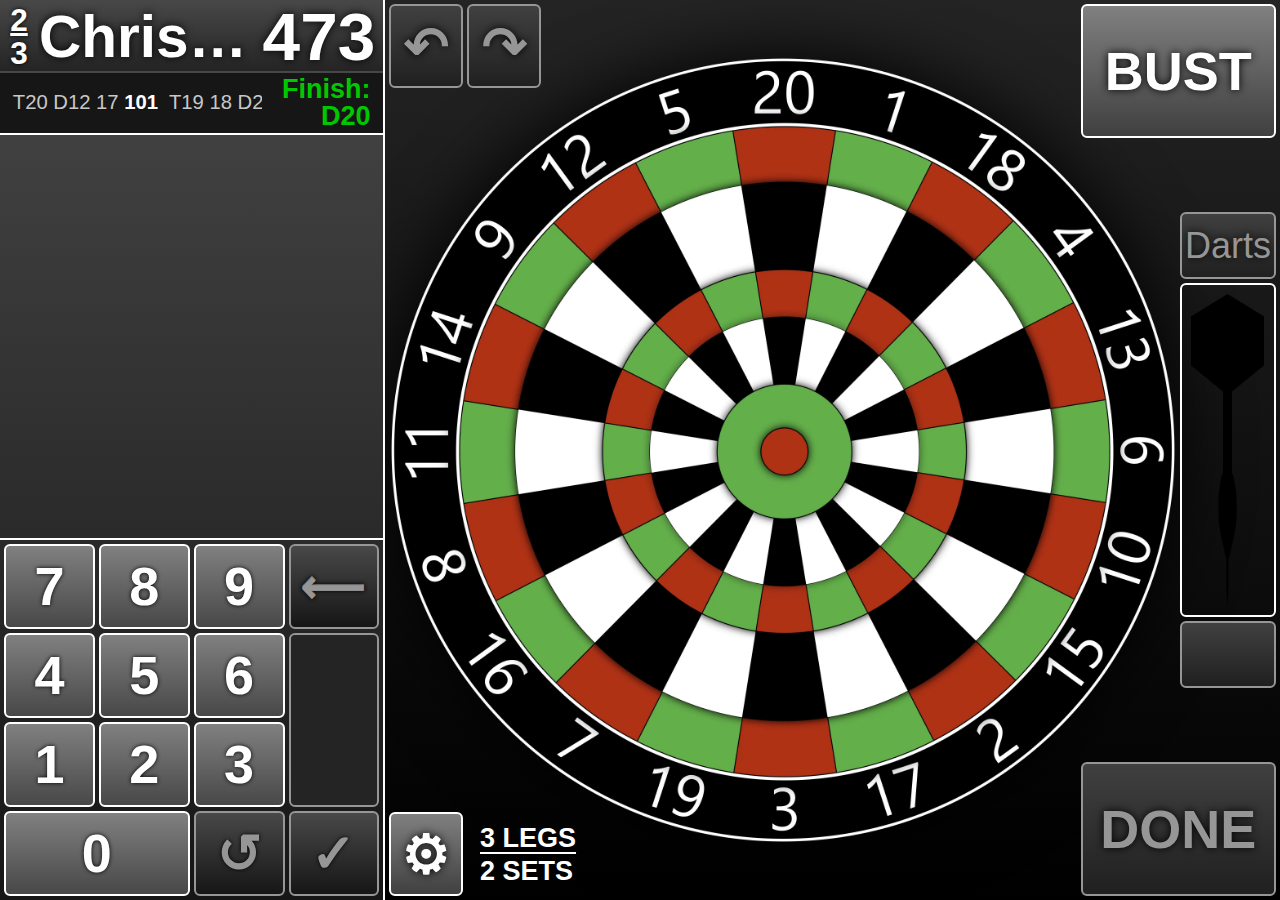
==== dartscore_new/index.html @ 2601f7e0 "Scores section overhaul, WIP" ====
<!DOCTYPE html>
<html lang="en">

<head>
	<meta charset="utf-8">
	<meta name="viewport" content="width=device-width, initial-scale=1.0">
	<title>Darts Scoreboard</title>
	<link rel="shortcut icon" href="icon.png">
	<link rel="stylesheet" type="text/css" href="styles.css">

	<script type="text/javascript" src="fastclick.min.js"></script>
	<script type="text/javascript" src="calc.js"></script>

</head>

<body>
	<main>
		<aside>
			<section class="scores-section">
				<table class="scores-tbl">
					<tbody>
						<!-- Player -->
						<tr class="player-row">
							<td class="player-wins"><u>2</u><br>3</td>
							<td colspan="5" class="player-name">Christian L.</td>
							<td class="player-score">473</td>
						</tr>
						<tr class="history-row">
							<td colspan="6" class="history scrollable">
								<span>T20 D12 17 <b>101</b></span>
								<span>T19 18 D20 <b>96</b></span>
								<span>12 D8 OB <b>53</b></span>
								<span>T20 D10 15 <b>45</b></span>
								<span>20 D12 13 <b>57</b></span>
								<!-- <div class="fade"></div> -->
							</td>
							<td colspan="1" class="finish">Finish: D20</td>
						</tr>
						<!-- <div>
							<span class="legs"><u>3</u></span><br>
							<span class="sets">2</span>
						</div>
						<span class="player-name">Christian</span>
						<span class="player-score">140</span>
						<tr class="score-details">
							<td>
								<div class="history scrollable">
									<span class="history-item">T20 D12 17 <b>101</b></span>
									<span class="history-item">T19 18 D20 <b>96</b></span>
									<span class="history-item">12 D8 OB <b>53</b></span>
								</div>
								<span class="finish">T20 D10 15</span>
							</td>
						</tr> -->
					</tbody>
				</table>
			</section>
			
			<section class="calc-section">
				<table class="calc-tbl">
					<tbody>
						<tr>
							<td>7</td>
							<td>8</td>
							<td>9</td>
							<td class="back-score disabled">&#10229;<br>&#10229;<br>&#10229;<br>&#10229;</td>
						</tr>
						<tr>
							<td>4</td>
							<td>5</td>
							<td>6</td>
							<td rowspan="2" class="calc-score disabled"></td>
						</tr>
						<tr>
							<td>1</td>
							<td>2</td>
							<td>3</td>
						</tr>
						<tr>
							<td colspan="2">0</td>
							<td class="reset-score disabled">&#8634;</td>
							<td class="check-score disabled">&#10003;</td>
						</tr>
					</tbody>
				</table>
			</section>
		</aside>
		
		<section class="ctrl-section">
			<table class="ctrl-tbl">
				<tbody>
					<tr>
						<td class="disabled">&#8630;</td>
						<td class="disabled">&#8631;</td>
					</tr>
					<tr><td class="hidden"></td></tr>
					<tr>
						<td>&#9881;</td>
					</tr>
				</tbody>
			</table>
		</section>

		<section class="dartboard-section">
			<img id="dartboard" class="dartboard-img" src="dartboard_dull.webp" alt="Dartboard">	
		</section>

		<section class="btn-section">
			<table class="btn-tbl">
				<tbody>
					<tr><td rowspan="2" colspan="2" class="large-btn">BUST</td></tr>
					<tr><td class="hidden"></td></tr>
					<tr><td class="hidden"></td></tr>
					<tr>
						<td class="hidden"></td>
						<td class="darts-clear disabled">Darts</td>
					</tr>
					<tr>
						<td class="hidden"></td>
						<td rowspan="5" class="darts-btn"></td>
					</tr>
					<tr></tr>
					<tr></tr>
					<tr></tr>
					<tr></tr>
					<tr>
						<td class="hidden"></td>
						<td class="darts-total disabled"></td>
					</tr>
					<tr><td class="hidden"></td></tr>
					<tr><td rowspan="2" colspan="2" class="large-btn disabled">DONE</td></tr>
					<tr><td class="hidden"></td></tr>
				</tbody>
			</table>
			<div class="darts">
				<span></span>
				<span></span>
				<span></span>
			</div>
		</section>

		<span class="debug-span"><u>3 LEGS</u><br>2 SETS</span>

		<!-- <div class="i1610"></div> -->
		<!-- <div class="i169"></div> -->
		<!-- <div class="i43"></div> -->
		<!-- undo: &#8630; -->
		<!-- up/down arrows: &#x25B4;<br>134<br>&#x25BE; -->

	</main>

</body>

</html>
---- dartscore_new/styles.css ----
/* @media screen and (max-zoom: 3) { */

/* GENERAL */

html, body {
	margin: 0;
	padding: 0;
	height: 100%;
	overflow: hidden;
	font-family: Agency FB, sans-serif;
}

body {
	zoom: reset;
	transform: scale(1);
	transform-origin: 0 0;
}

main {
	display: flex;
	height: 100%;
	background: linear-gradient(#242424, #000);
}

section {
	position: relative;
}

aside {
	width: 30%;
	border-right: 2px solid white;
	background: linear-gradient(#484848, #161616);
	z-index: 1;
}

/* SCORES */

.scores-section {
	height: 60%;
	box-sizing: border-box;
	/* border-collapse: collapse; */
	border-bottom: 2px solid white;
}

.scores-tbl {
	table-layout: fixed;
    width: 100%;
	height: 25%;
    border-spacing: 0;
    color: white;
	font-weight: bold;
	line-height: 1;
	background: red;
}

.player-row {
	height: 17%;
	border-bottom: 2px solid gray;
	background: linear-gradient(#484848, #242424);
}

.player-wins {
	width: 4vh;
	font-size: 3.5vh;
	font-weight: bold;
	text-align: center;
	text-shadow: 0 0 0.5vh black;
	line-height: 1.05;
	/* background: blue; */
}

.player-name {
	/* max-width: 60%; */
	white-space: nowrap;
	overflow: hidden;
	text-overflow: ellipsis;
	font-size: 6.5vh;
	text-align: left;
	text-shadow: 0 0 1vh black;
	padding-top: 0.25vh;
	/* background: green; */
}

.player-score {
	width: 12vh;
	padding-right: 1vw;
	font-size: 7.5vh;
	font-weight: bold;
	text-align: right;
	text-shadow: 0 0 1vh black;
	/* background: aqua; */
}

.history-row {
	height: 8%;
	background: #161616;
}

.history {
	/* height: 100%; */
	overflow-x: auto;
	white-space: nowrap;
	padding-left: 1vw;
	border-bottom: 2px solid white;
}

.fade {
	margin-left: auto;
	width: 8vw;
	height: 100%;
	background: linear-gradient(to right, transparent, red);
	pointer-events: none;
}

.history span {
	color: #c8c8c8;
	font-size: 2.25vh;
	font-weight: normal;
	padding-right: 0.5vw;
	line-height: 1.35;
	vertical-align: center;
}

.history span b {
	color: white;
}

.finish {
	width: 40%;
	font-size: 3vh;
	font-weight: bold;
	text-align: right;
	padding-right: 1vw;
	color: #00c800;
	border-bottom: 2px solid white;
}

/* .player-info div {
	padding: 0 1vw;
	font-size: 2vw;
	text-shadow: 0 0 0.5vh black;
}

.player-name {
	width: 72%;
    font-size: 5vw;
	text-shadow: 0 0 1vh black;
	white-space: nowrap;
	overflow: hidden;
}

.player-score {
    font-size: 4.25vw;
    font-weight: bold;
	text-shadow: 0 0 1vh black;
	text-decoration: underline;
	padding-bottom: 0.75vh;
}

.score-details {
	width: 100%;
    height: 10%;
    display: flex;
    font-size: 1.5vw;
	font-weight: normal;
    background: #161616;
	border-bottom: 2px solid white;
}

.history {
    display: flex;
    gap: 3%;
    overflow-x: auto;
    white-space: nowrap;
    padding: 0.5vh 1vw;
    width: 80%;
}

.finish {
	width: 20%;
    font-size: 1.5vw;
    font-weight: bold;
    color: lightgreen;
} */

.scrollable {
    overflow-x: auto;
    white-space: nowrap;
    -webkit-overflow-scrolling: touch; /* Smooth scrolling on touch devices */
    scrollbar-width: none; /* Firefox */
    -ms-overflow-style: none; /* IE and Edge */
}

.scrollable::-webkit-scrollbar {
    display: none; /* WebKit Browsers */
}

/* CALCULATOR */

.calc-section {
	height: 40%;
}

.calc-tbl {
	table-layout: fixed;
	border-spacing: 4px;
	width: 100%;
	height: 100%;
	text-align: center;
	font-size: 6vh;
	font-weight: bold;
	text-shadow: 0 0 0.5vh black;
	line-height: 1vh;
	color: white;
}

.calc-tbl td {
	border: 2px solid white;
	border-radius: 6px;
	height: 7.5vh;
	background: linear-gradient(#808080, #484848);
	cursor: pointer;
}

.calc-tbl td.disabled {
	color: #969696;
	background: linear-gradient(#484848, #161616);
	border: 2px solid #969696;
	pointer-events: none;
}

td.calc-score {
	line-height: 5.25vh;
	background: #323232;
	text-shadow: 0 0 1vh black;
}

td.calc-score.disabled {
	background: #242424;
	pointer-events: none;
}

td.calc-score b {
	font-weight: normal;
	color: #969696;
}

td.calc-score i {
	font-style: normal;
	font-weight: normal;
	text-shadow: none;
}

td.back-score {
	font-family: "Lucida Sans Unicode";
	font-size: 5vh;
	line-height: 1.25%;
	text-shadow: 0 0 0.5vh #00000064;
}

/* BUTTONS */

.ctrl-section {
	position: relative;
	display: flex;
	flex-direction: column;
	justify-content: center;
	width: 0;
	pointer-events: none;
	z-index: 1;
}

.ctrl-tbl {
	table-layout: fixed;
	border-spacing: 4px;
	width: 12.5vw;
	height: 100%;
	text-align: center;
	font-weight: bold;
	text-shadow: 0 0 1vh black;
	color: white;
}

.ctrl-tbl td {
	height: 7.5%;
	font-size: 6vh;
	line-height: 1;
	overflow: hidden;
	border: 2px solid white;
	border-radius: 6px;
	background: linear-gradient(#808080, #404040);
	pointer-events: auto;
	cursor: pointer;
}

.ctrl-tbl td.disabled {
	color: #969696;
	background: linear-gradient(#404040, #202020);
	border: 2px solid #969696;
	cursor: default;
}

.ctrl-tbl td.hidden {
	height: 64%;
	visibility: hidden;
	pointer-events: none;
}

.ctrl-tbl b {
	font-size: 2vh;
	line-height: 1;
}

.btn-section {
	position: relative;
	right: 7.9vw;
	display: flex;
	flex-direction: column;
	justify-content: center;
	width: 8vw;
	pointer-events: none;
}

.btn-tbl {
	table-layout: fixed;
	border-spacing: 4px;
	width: 296%;
	height: 100%;
	text-align: center;
	font-weight: bold;
	text-shadow: 0 0 1vh black;
	color: white;
}

.btn-tbl td {
	height: 7.5%;
	overflow: hidden;
	border: 2px solid white;
	border-radius: 6px;
	background: linear-gradient(#808080, #404040);
	pointer-events: auto;
}

.btn-tbl td.disabled {
	color: #969696;
	background: linear-gradient(#404040, #202020);
	border: 2px solid #969696;
	cursor: default;
}

.btn-tbl td.hidden {
	visibility: hidden;
	pointer-events: none;
}

.btn-tbl td.darts-btn {
	background-image: url('dart.webp');
	background-size: 80% 95%;
	background-position: center;
	background-repeat: no-repeat;
}

.large-btn {
	font-size: 6vh;
	cursor: pointer;
}

.darts-clear {
	font-size: 4vh;
	font-weight: normal;
	cursor: pointer;
}

.darts-total {
	line-height: 1.5vh;
	font-size: 6vh;
	cursor: default;
}

.darts {
	position: absolute;
	display: flex;
	flex-direction: column;
	align-items: center;
	width: 100%;
	margin-left: -0.25vh;
	font-size: 3vh;
	text-align: center;
	line-height: 1.05;
	color: white;
	top: 50%;
	left: 150%;
	transform: translate(-50%, -50%);
}

.darts span {
	width: 70%;
	height: 8.65vh;
	margin: 1vh 0;
	border: 2px solid transparent;
	border-radius: 6px;
	text-shadow: 0 0 0.5vh black;
	pointer-events: auto;
}

.darts u {
	font-size: 5vh;
	font-weight: bold;
	text-decoration-thickness: 0.25vh;
	text-underline-offset: 0.5vh;
}

.darts .black {
	border-color: white;
	line-height: 8vh;
	background: linear-gradient(#646464, #161616);
	cursor: pointer;
}

.darts .white {
	border-color: white;
	line-height: 8vh;
	background: linear-gradient(#c8c8c8, #808080);
	cursor: pointer;
}

.darts .red {
	border-color: white;
	background: linear-gradient(#ff3216, #962412);
	cursor: pointer;
}

.darts .green {
	border-color: white;
	background: linear-gradient(#48c832, #368024);
	cursor: pointer;
}

.darts .zero {
	border-color: white;
	line-height: 8vh;
	background: black;
	cursor: pointer;
}

.darts-img {
	width: 70%;
	padding: 10%;
}

.darts-bg {
	position: absolute;
	width: 87.5%;
	height: 34vh;
	margin-left: -0.25vh;
	top: 50%;
	left: 150%;
	transform: translate(-50%, -50%);
	background: linear-gradient(#565656, #404040);
	border-radius: 6px;
}

/* DARTBOARD */
  
.dartboard-section {
	display: flex;
	align-items: center;
	justify-content: center;
	width: 62%;
	max-width: 62%;
	cursor: crosshair;
}
  
#dartboard {
	width: auto;
	height: auto;
	margin-right: -0.25vh;
	max-width: 99%;
	max-height: 99vh;
	filter: drop-shadow(0 0 4vh black);
	cursor: crosshair;
	pointer-events: auto;
}

.debug-span {
	position: absolute;
	bottom: 1.2vh;
	left: 37.5vw;
	color: white;
	font-size: 3vh;
	font-weight: bold;
	text-underline-offset: 0.6vh;
	line-height: 1.25;
}

.i1610 {
	position: absolute;
	left: 0;
	top: 0;
	width: 100%;
	height: 62.5vw;
	background-color: red;
	border: 2px solid white;
	box-sizing: border-box;
	z-index: 2;
}

.i169 {
	position: absolute;
	left: 0;
	top: 0;
	width: 100%;
	height: 56.25vw;
	background-color: red;
	border: 2px solid white;
	box-sizing: border-box;
	z-index: 2;
}

.i43 {
	position: absolute;
	left: 0;
	top: 0;
	width: 100%;
	height: 75vw;
	background-color: red;
	border: 2px solid white;
	box-sizing: border-box;
	z-index: 2;
}
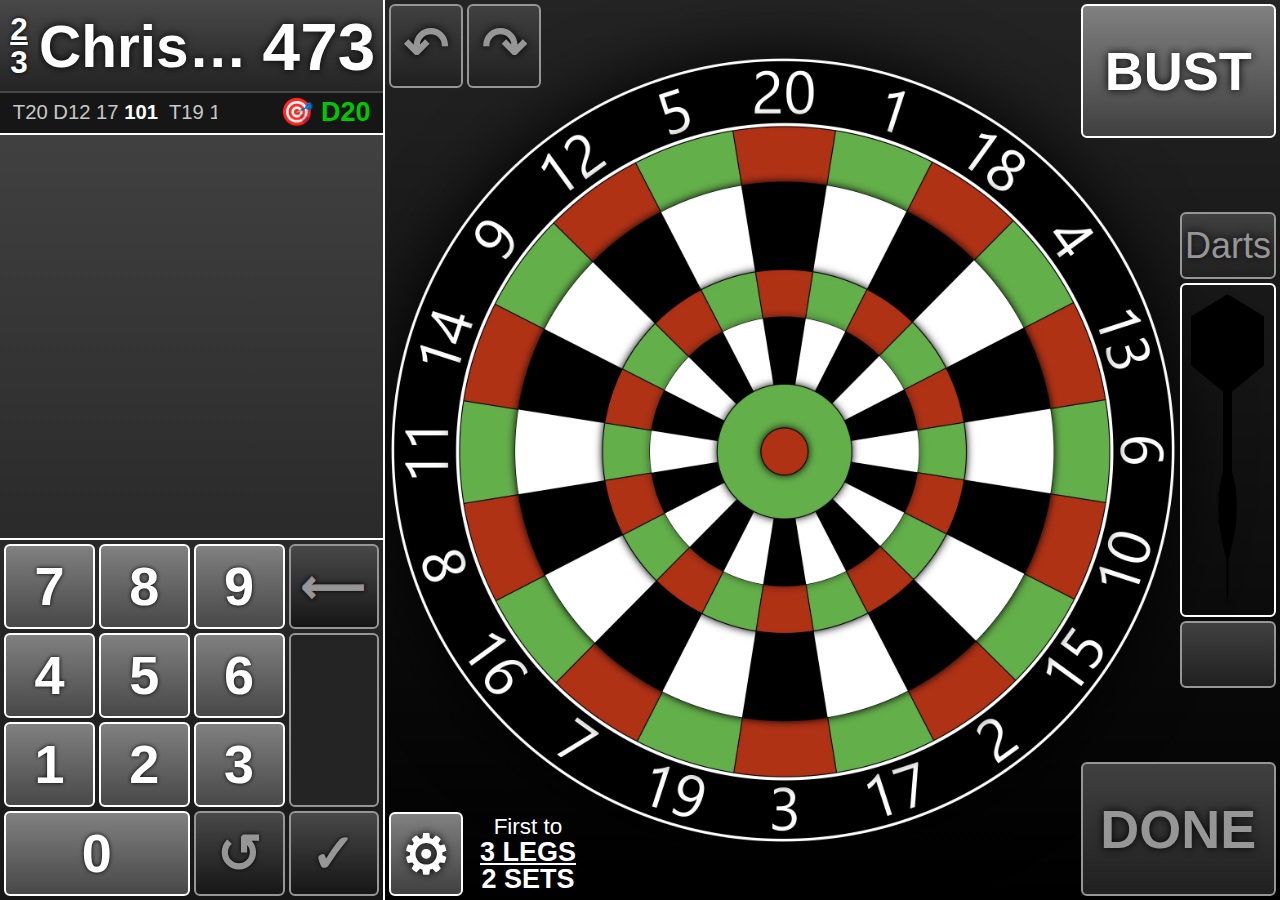
==== commit 5d26d3f1: "Started implementing checkouts and checkout rotation, adjusted debug span legs/sets layout." ====
--- a/dartscore_new/index.html
+++ b/dartscore_new/index.html
@@ -26,7 +26,7 @@
 							<td class="player-score">473</td>
 						</tr>
 						<tr class="history-row">
-							<td colspan="6" class="history scrollable">
+							<td colspan="5" class="history scrollable">
 								<span>T20 D12 17 <b>101</b></span>
 								<span>T19 18 D20 <b>96</b></span>
 								<span>12 D8 OB <b>53</b></span>
@@ -34,7 +34,7 @@
 								<span>20 D12 13 <b>57</b></span>
 								<!-- <div class="fade"></div> -->
 							</td>
-							<td colspan="1" class="finish">Finish: D20</td>
+							<td colspan="2" class="checkout">&#127919; D20</td>
 						</tr>
 						<!-- <div>
 							<span class="legs"><u>3</u></span><br>
@@ -49,7 +49,7 @@
 									<span class="history-item">T19 18 D20 <b>96</b></span>
 									<span class="history-item">12 D8 OB <b>53</b></span>
 								</div>
-								<span class="finish">T20 D10 15</span>
+								<span class="checkout">T20 D10 15</span>
 							</td>
 						</tr> -->
 					</tbody>
@@ -139,13 +139,14 @@
 			</div>
 		</section>
 
-		<span class="debug-span"><u>3 LEGS</u><br>2 SETS</span>
+		<span class="debug-span"><i>First to</i><br><br><u>3 LEGS</u><br><br>2 SETS</span>
 
 		<!-- <div class="i1610"></div> -->
 		<!-- <div class="i169"></div> -->
 		<!-- <div class="i43"></div> -->
 		<!-- undo: &#8630; -->
 		<!-- up/down arrows: &#x25B4;<br>134<br>&#x25BE; -->
+		<!-- target / trophy: &#127919; &#127942; -->
 
 	</main>
 
--- a/dartscore_new/styles.css
+++ b/dartscore_new/styles.css
@@ -20,7 +20,7 @@
 main {
 	display: flex;
 	height: 100%;
-	background: linear-gradient(#242424, #000);
+	background: linear-gradient(#242424, #000000);
 }
 
 section {
@@ -126,7 +126,7 @@
 	color: white;
 }
 
-.finish {
+.checkout {
 	width: 40%;
 	font-size: 3vh;
 	font-weight: bold;
@@ -135,54 +135,6 @@
 	color: #00c800;
 	border-bottom: 2px solid white;
 }
-
-/* .player-info div {
-	padding: 0 1vw;
-	font-size: 2vw;
-	text-shadow: 0 0 0.5vh black;
-}
-
-.player-name {
-	width: 72%;
-    font-size: 5vw;
-	text-shadow: 0 0 1vh black;
-	white-space: nowrap;
-	overflow: hidden;
-}
-
-.player-score {
-    font-size: 4.25vw;
-    font-weight: bold;
-	text-shadow: 0 0 1vh black;
-	text-decoration: underline;
-	padding-bottom: 0.75vh;
-}
-
-.score-details {
-	width: 100%;
-    height: 10%;
-    display: flex;
-    font-size: 1.5vw;
-	font-weight: normal;
-    background: #161616;
-	border-bottom: 2px solid white;
-}
-
-.history {
-    display: flex;
-    gap: 3%;
-    overflow-x: auto;
-    white-space: nowrap;
-    padding: 0.5vh 1vw;
-    width: 80%;
-}
-
-.finish {
-	width: 20%;
-    font-size: 1.5vw;
-    font-weight: bold;
-    color: lightgreen;
-} */
 
 .scrollable {
     overflow-x: auto;
@@ -485,13 +437,24 @@
 
 .debug-span {
 	position: absolute;
-	bottom: 1.2vh;
+	bottom: 1.5vh;
 	left: 37.5vw;
 	color: white;
 	font-size: 3vh;
 	font-weight: bold;
-	text-underline-offset: 0.6vh;
-	line-height: 1.25;
+	text-underline-offset: 0.25vh;
+	line-height: 0.5;
+	text-align: center;
+}
+
+.debug-span i {
+	font-size: 2.5vh;
+	font-weight: normal;
+	font-style: normal;
+}
+
+.debug-span u {
+	text-decoration-thickness: 0.25vh;
 }
 
 .i1610 {
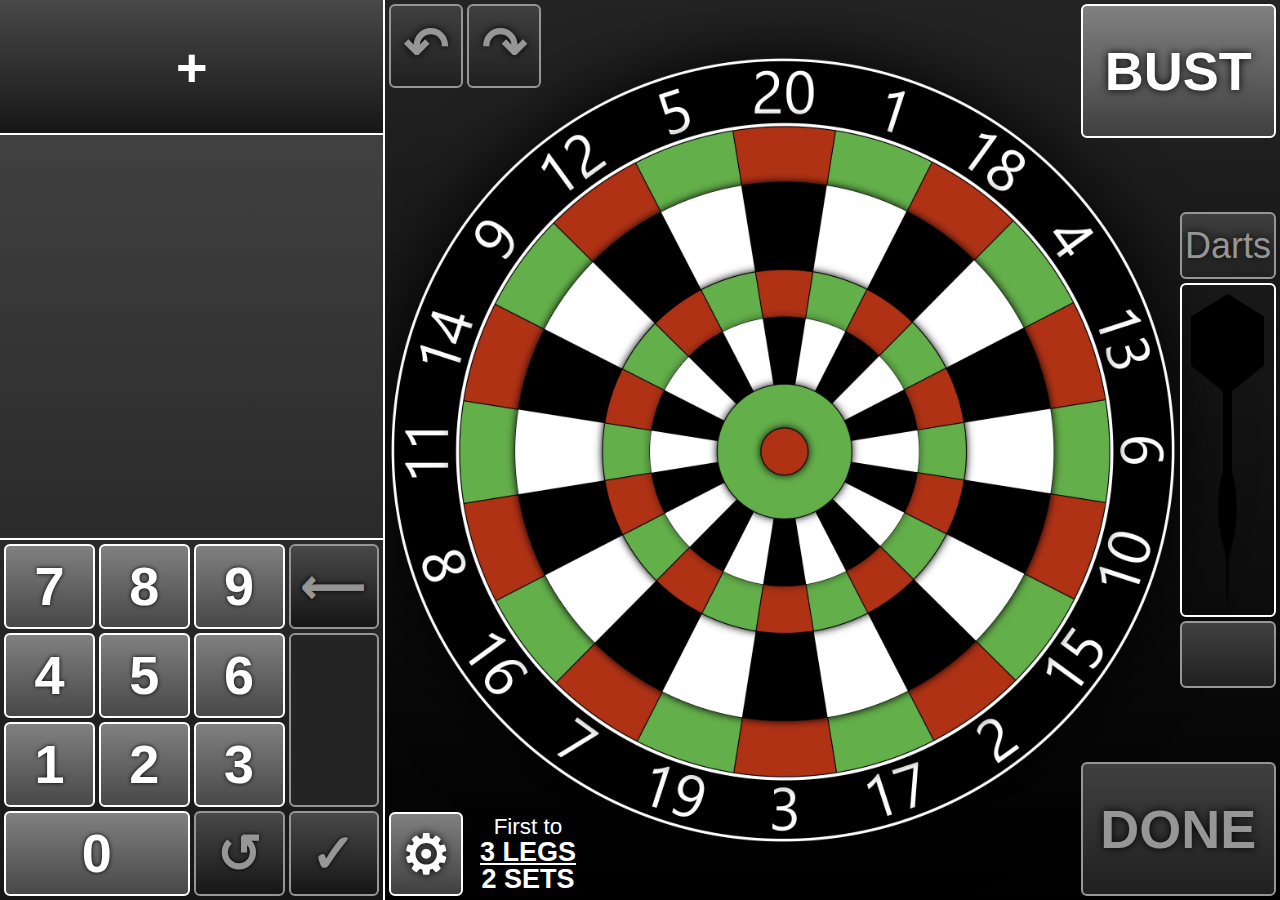
==== commit 0880ff6a: "Progress..." ====
--- a/dartscore_new/index.html
+++ b/dartscore_new/index.html
@@ -20,22 +20,22 @@
 				<table class="scores-tbl">
 					<tbody>
 						<!-- Player -->
-						<tr class="player-row">
+						<!-- <tr class="player-row active">
 							<td class="player-wins"><u>2</u><br>3</td>
-							<td colspan="5" class="player-name">Christian L.</td>
+							<td colspan="5" class="player-name"><input type="text" value="Player 1"></td>
 							<td class="player-score">473</td>
 						</tr>
 						<tr class="history-row">
-							<td colspan="5" class="history scrollable">
+							<td colspan="7" class="history scrollable">
 								<span>T20 D12 17 <b>101</b></span>
 								<span>T19 18 D20 <b>96</b></span>
 								<span>12 D8 OB <b>53</b></span>
 								<span>T20 D10 15 <b>45</b></span>
 								<span>20 D12 13 <b>57</b></span>
-								<!-- <div class="fade"></div> -->
 							</td>
-							<td colspan="2" class="checkout">&#127919; D20</td>
-						</tr>
+							<td colspan="2" class="checkout hidden"></td>
+						</tr> -->
+						<tr class="add-player"><td colspan="7">+</td></tr>
 						<!-- <div>
 							<span class="legs"><u>3</u></span><br>
 							<span class="sets">2</span>
--- a/dartscore_new/styles.css
+++ b/dartscore_new/styles.css
@@ -54,9 +54,12 @@
 	background: red;
 }
 
+.scores-tbl .active {
+	background: linear-gradient(#c8c8c8, #646464);
+}
+
 .player-row {
-	height: 17%;
-	border-bottom: 2px solid gray;
+	height: 10vh;
 	background: linear-gradient(#484848, #242424);
 }
 
@@ -67,19 +70,23 @@
 	text-align: center;
 	text-shadow: 0 0 0.5vh black;
 	line-height: 1.05;
-	/* background: blue; */
-}
-
-.player-name {
-	/* max-width: 60%; */
-	white-space: nowrap;
-	overflow: hidden;
-	text-overflow: ellipsis;
+}
+
+.player-name input {
+	width: 100%;
+	border: none;
+	background: transparent;
+	color: inherit;
+	font-size: inherit;
+	font-family: inherit;
+	font-weight: inherit;
 	font-size: 6.5vh;
 	text-align: left;
 	text-shadow: 0 0 1vh black;
 	padding-top: 0.25vh;
-	/* background: green; */
+	white-space: nowrap;
+	overflow: hidden;
+	text-overflow: ellipsis;
 }
 
 .player-score {
@@ -93,25 +100,29 @@
 }
 
 .history-row {
-	height: 8%;
+	height: 5vh;
 	background: #161616;
 }
 
+.scores-tbl .hidden {
+	display: none;
+}
+
 .history {
-	/* height: 100%; */
 	overflow-x: auto;
 	white-space: nowrap;
 	padding-left: 1vw;
 	border-bottom: 2px solid white;
-}
-
-.fade {
+	border-top: 2px solid #969696;
+}
+
+/* .fade {
 	margin-left: auto;
 	width: 8vw;
 	height: 100%;
 	background: linear-gradient(to right, transparent, red);
 	pointer-events: none;
-}
+} */
 
 .history span {
 	color: #c8c8c8;
@@ -134,6 +145,22 @@
 	padding-right: 1vw;
 	color: #00c800;
 	border-bottom: 2px solid white;
+	border-top: 2px solid #969696;
+}
+
+.add-player {
+	text-align: center;
+	width: 100%;
+	/* height: 99%; */
+	background: linear-gradient(#484848, #161616);
+}
+
+.add-player td {
+	font-size: 6vh;
+	border-bottom: 2px solid white;
+	box-sizing: border-box;
+	height: 15vh;
+	cursor: pointer;
 }
 
 .scrollable {
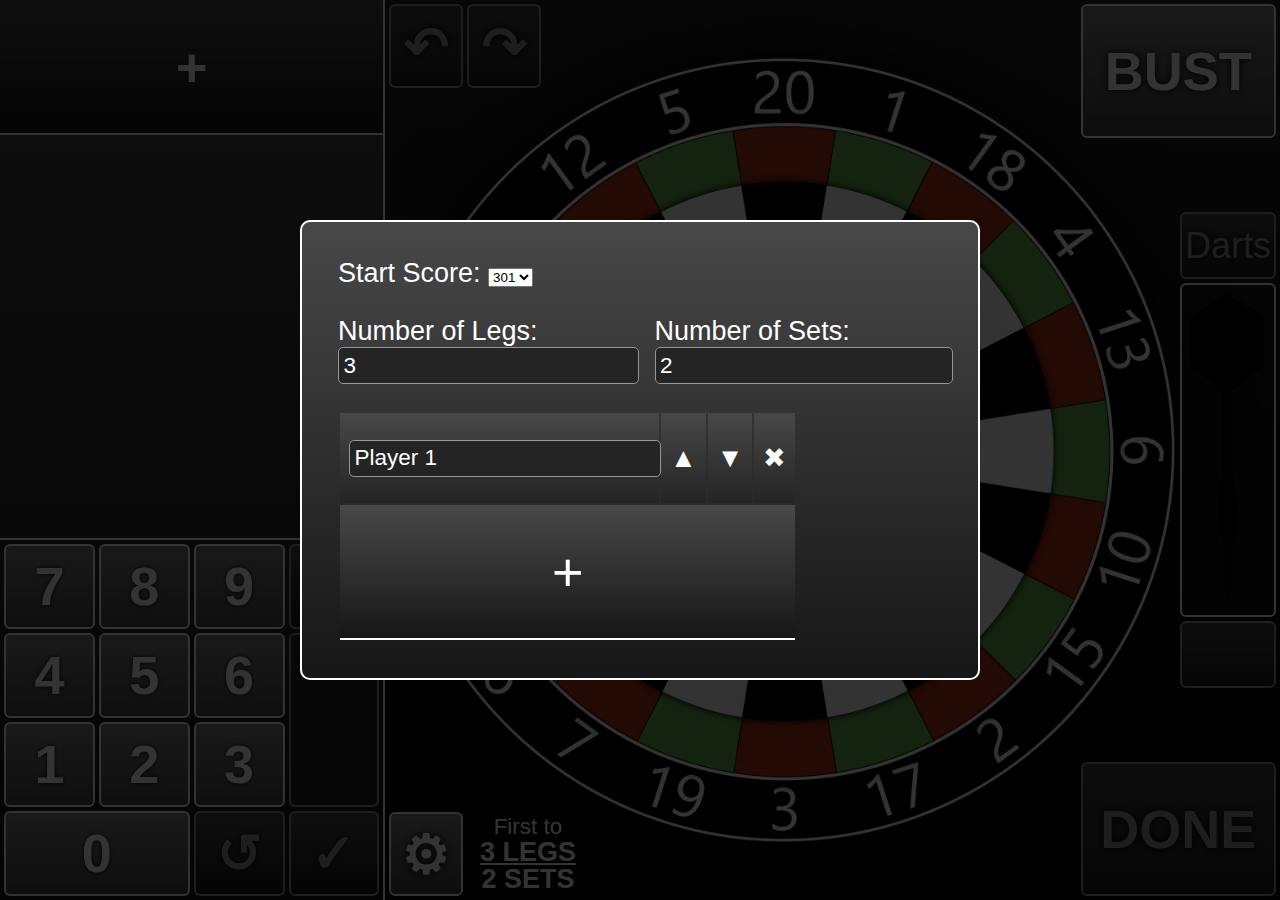
==== commit d8159d32: "Barely started settings" ====
--- a/dartscore_new/index.html
+++ b/dartscore_new/index.html
@@ -15,6 +15,51 @@
 
 <body>
 	<main>
+		<div class="settings-background">
+			<section class="settings-section">
+				<table class="settings-tbl">
+					<tbody>
+						<tr>
+							<td colspan="2">
+								<label for="start-score">Start Score:</label>
+								<select id="start-score" name="start-score">
+									<option value="301">301</option>
+									<option value="501">501</option>
+									<option value="701">701</option>
+								</select>
+							</td>
+						</tr>
+						<tr>
+							<td>
+								<label for="num-legs">Number of Legs:</label>
+								<input type="number" id="num-legs" name="num-legs" min="1" value="3">
+							</td>
+							<td>
+								<label for="num-sets">Number of Sets:</label>
+								<input type="number" id="num-sets" name="num-sets" min="1" value="2">
+							</td>
+						</tr>
+						<tr>
+							<td colspan="2">
+								<table class="players-tbl">
+									<tbody>
+										<tr class="player-row">
+											<td><input type="text" value="Player 1"></td>
+											<td class="move-up disabled">&#x25B2;</td>
+											<td class="move-down disabled">&#x25BC;</td>
+											<td class="delete-player disabled">&#10006;</td>
+										</tr>
+										<tr class="add-player">
+											<td colspan="4">+</td>
+										</tr>
+									</tbody>
+								</table>
+							</td>
+						</tr>
+					</tbody>
+				</table>
+			</section>
+		</div>
 		<aside>
 			<section class="scores-section">
 				<table class="scores-tbl">
--- a/dartscore_new/styles.css
+++ b/dartscore_new/styles.css
@@ -32,6 +32,48 @@
 	border-right: 2px solid white;
 	background: linear-gradient(#484848, #161616);
 	z-index: 1;
+}
+
+/* SETTINGS */
+
+.settings-background {
+	position: absolute;
+	width: 100%;
+	height: 100%;
+	background: rgba(0, 0, 0, 0.8);
+	display: flex;
+	justify-content: center;
+	align-items: center;
+	z-index: 100;
+}
+
+.settings-section {
+	background: linear-gradient(#484848, #161616);
+	border: 2px solid white;
+	border-radius: 10px;
+	padding: 2vh;
+	width: 50%;
+}
+
+.settings-tbl {
+	width: 100%;
+	border-spacing: 1vh;
+	color: white;
+	font-size: 3vh;
+}
+
+.settings-tbl td {
+	padding: 1vh;
+}
+
+.settings-tbl input {
+	width: 100%;
+	padding: 0.5vh;
+	font-size: 2.5vh;
+	background: #242424;
+	border: 1px solid #969696;
+	color: white;
+	border-radius: 5px;
 }
 
 /* SCORES */
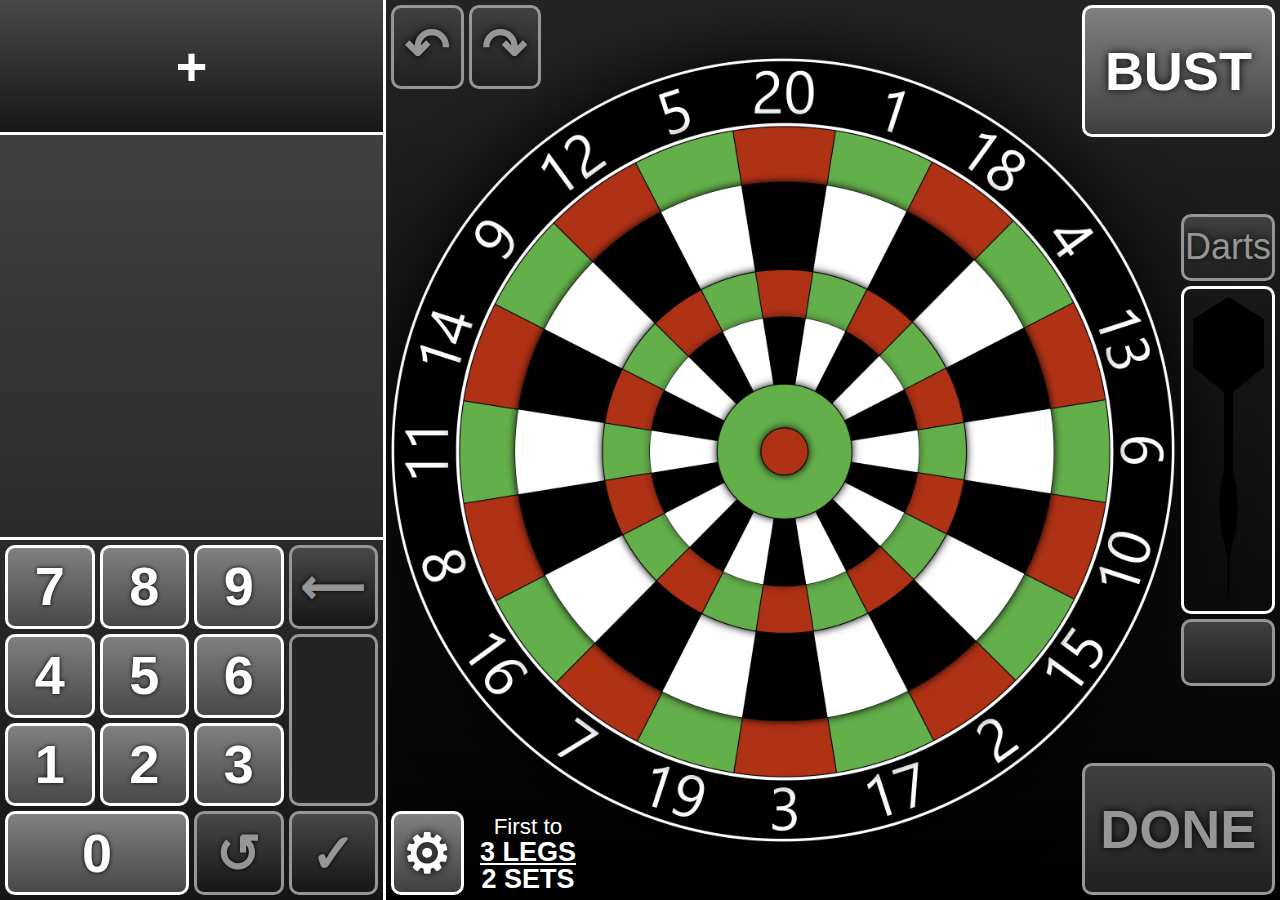
==== commit 2cce6d8b: "Adjustments" ====
--- a/dartscore_new/index.html
+++ b/dartscore_new/index.html
@@ -15,7 +15,7 @@
 
 <body>
 	<main>
-		<div class="settings-background">
+		<!-- <div class="settings-background">
 			<section class="settings-section">
 				<table class="settings-tbl">
 					<tbody>
@@ -59,7 +59,7 @@
 					</tbody>
 				</table>
 			</section>
-		</div>
+		</div> -->
 		<aside>
 			<section class="scores-section">
 				<table class="scores-tbl">
@@ -191,7 +191,7 @@
 		<!-- <div class="i43"></div> -->
 		<!-- undo: &#8630; -->
 		<!-- up/down arrows: &#x25B4;<br>134<br>&#x25BE; -->
-		<!-- target / trophy: &#127919; &#127942; -->
+		<!-- target: &#127919; medal: &#127941; trophy: &#127942; -->
 
 	</main>
 
--- a/dartscore_new/styles.css
+++ b/dartscore_new/styles.css
@@ -29,7 +29,7 @@
 
 aside {
 	width: 30%;
-	border-right: 2px solid white;
+	border-right: 3.7px solid white;
 	background: linear-gradient(#484848, #161616);
 	z-index: 1;
 }
@@ -49,7 +49,7 @@
 
 .settings-section {
 	background: linear-gradient(#484848, #161616);
-	border: 2px solid white;
+	border: 3.7px solid white;
 	border-radius: 10px;
 	padding: 2vh;
 	width: 50%;
@@ -73,7 +73,7 @@
 	background: #242424;
 	border: 1px solid #969696;
 	color: white;
-	border-radius: 5px;
+	border-radius: 10px;
 }
 
 /* SCORES */
@@ -82,7 +82,7 @@
 	height: 60%;
 	box-sizing: border-box;
 	/* border-collapse: collapse; */
-	border-bottom: 2px solid white;
+	border-bottom: 3.7px solid white;
 }
 
 .scores-tbl {
@@ -112,6 +112,12 @@
 	text-align: center;
 	text-shadow: 0 0 0.5vh black;
 	line-height: 1.05;
+	padding-left: 1vw;
+}
+
+.player-wins i {
+	font-size: 2.5vh;
+	font-style: normal;
 }
 
 .player-name input {
@@ -154,8 +160,8 @@
 	overflow-x: auto;
 	white-space: nowrap;
 	padding-left: 1vw;
-	border-bottom: 2px solid white;
-	border-top: 2px solid #969696;
+	border-bottom: 3.7px solid white;
+	border-top: 3.7px solid #969696;
 }
 
 /* .fade {
@@ -186,8 +192,8 @@
 	text-align: right;
 	padding-right: 1vw;
 	color: #00c800;
-	border-bottom: 2px solid white;
-	border-top: 2px solid #969696;
+	border-bottom: 3.7px solid white;
+	border-top: 3.7px solid #969696;
 }
 
 .add-player {
@@ -199,7 +205,7 @@
 
 .add-player td {
 	font-size: 6vh;
-	border-bottom: 2px solid white;
+	border-bottom: 3.7px solid white;
 	box-sizing: border-box;
 	height: 15vh;
 	cursor: pointer;
@@ -225,7 +231,7 @@
 
 .calc-tbl {
 	table-layout: fixed;
-	border-spacing: 4px;
+	border-spacing: 5px;
 	width: 100%;
 	height: 100%;
 	text-align: center;
@@ -237,17 +243,27 @@
 }
 
 .calc-tbl td {
-	border: 2px solid white;
-	border-radius: 6px;
+	border: 3.7px solid white;
+	border-radius: 10px;
 	height: 7.5vh;
 	background: linear-gradient(#808080, #484848);
 	cursor: pointer;
+}
+
+.calc-tbl td:not(.calc-score):active {
+	background: linear-gradient(#484848, #202020);
+	font-size: 5.5vh;
+}
+
+.calc-tbl td.back-score:active {
+	background: linear-gradient(#484848, #202020);
+	font-size: 4.75vh;
 }
 
 .calc-tbl td.disabled {
 	color: #969696;
 	background: linear-gradient(#484848, #161616);
-	border: 2px solid #969696;
+	border: 3.7px solid #969696;
 	pointer-events: none;
 }
 
@@ -294,7 +310,7 @@
 
 .ctrl-tbl {
 	table-layout: fixed;
-	border-spacing: 4px;
+	border-spacing: 5px;
 	width: 12.5vw;
 	height: 100%;
 	text-align: center;
@@ -308,8 +324,8 @@
 	font-size: 6vh;
 	line-height: 1;
 	overflow: hidden;
-	border: 2px solid white;
-	border-radius: 6px;
+	border: 3.7px solid white;
+	border-radius: 10px;
 	background: linear-gradient(#808080, #404040);
 	pointer-events: auto;
 	cursor: pointer;
@@ -318,7 +334,7 @@
 .ctrl-tbl td.disabled {
 	color: #969696;
 	background: linear-gradient(#404040, #202020);
-	border: 2px solid #969696;
+	border: 3.7px solid #969696;
 	cursor: default;
 }
 
@@ -345,7 +361,7 @@
 
 .btn-tbl {
 	table-layout: fixed;
-	border-spacing: 4px;
+	border-spacing: 5px;
 	width: 296%;
 	height: 100%;
 	text-align: center;
@@ -357,8 +373,8 @@
 .btn-tbl td {
 	height: 7.5%;
 	overflow: hidden;
-	border: 2px solid white;
-	border-radius: 6px;
+	border: 3.7px solid white;
+	border-radius: 10px;
 	background: linear-gradient(#808080, #404040);
 	pointer-events: auto;
 }
@@ -366,7 +382,7 @@
 .btn-tbl td.disabled {
 	color: #969696;
 	background: linear-gradient(#404040, #202020);
-	border: 2px solid #969696;
+	border: 3.7px solid #969696;
 	cursor: default;
 }
 
@@ -419,8 +435,8 @@
 	width: 70%;
 	height: 8.65vh;
 	margin: 1vh 0;
-	border: 2px solid transparent;
-	border-radius: 6px;
+	border: 3.7px solid transparent;
+	border-radius: 10px;
 	text-shadow: 0 0 0.5vh black;
 	pointer-events: auto;
 }
@@ -479,7 +495,7 @@
 	left: 150%;
 	transform: translate(-50%, -50%);
 	background: linear-gradient(#565656, #404040);
-	border-radius: 6px;
+	border-radius: 10px;
 }
 
 /* DARTBOARD */
@@ -533,7 +549,7 @@
 	width: 100%;
 	height: 62.5vw;
 	background-color: red;
-	border: 2px solid white;
+	border: 3.7px solid white;
 	box-sizing: border-box;
 	z-index: 2;
 }
@@ -545,7 +561,7 @@
 	width: 100%;
 	height: 56.25vw;
 	background-color: red;
-	border: 2px solid white;
+	border: 3.7px solid white;
 	box-sizing: border-box;
 	z-index: 2;
 }
@@ -557,7 +573,7 @@
 	width: 100%;
 	height: 75vw;
 	background-color: red;
-	border: 2px solid white;
+	border: 3.7px solid white;
 	box-sizing: border-box;
 	z-index: 2;
 }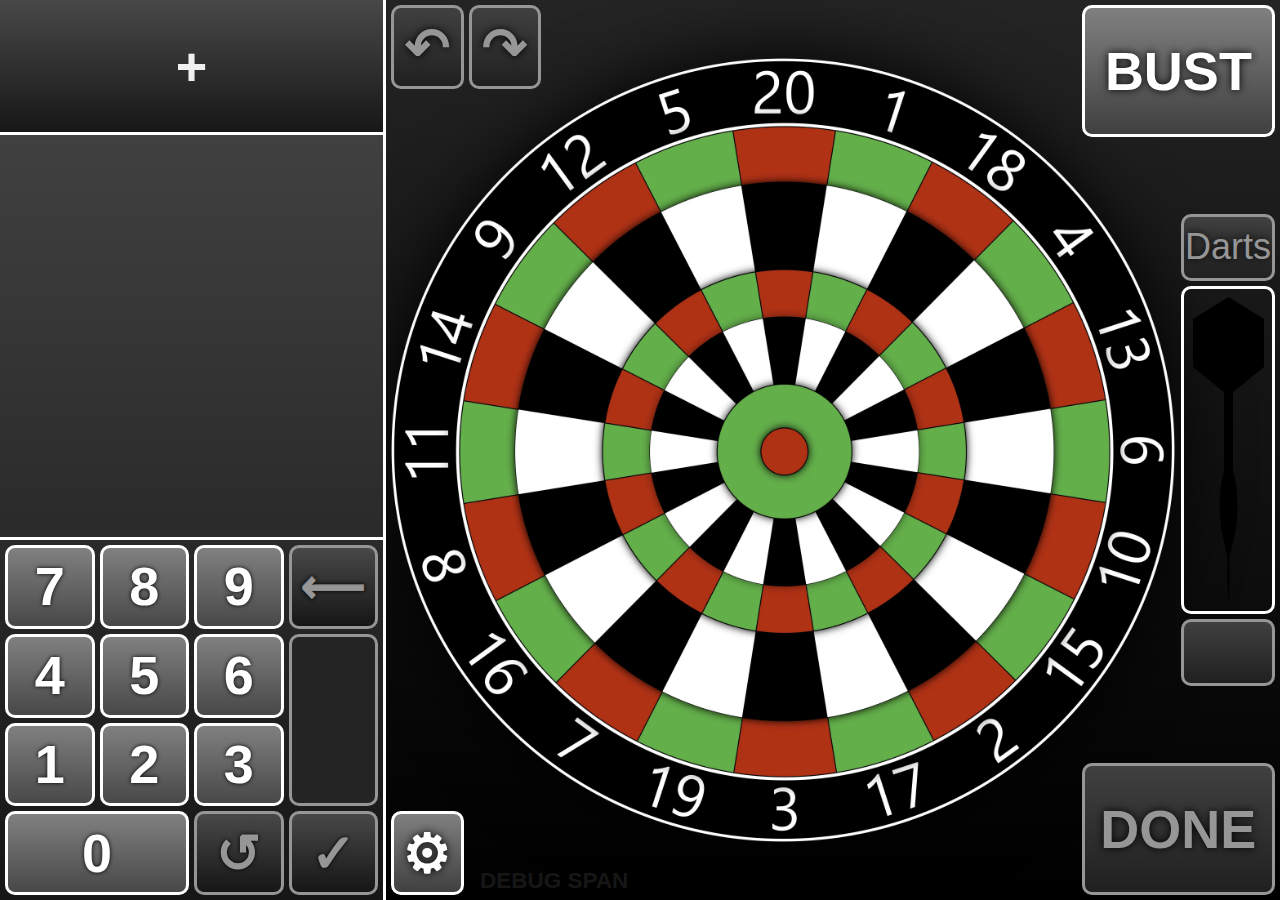
==== commit a8ace97e: "Cookies started, improvements" ====
--- a/dartscore_new/index.html
+++ b/dartscore_new/index.html
@@ -184,7 +184,7 @@
 			</div>
 		</section>
 
-		<span class="debug-span"><i>First to</i><br><br><u>3 LEGS</u><br><br>2 SETS</span>
+		<span class="debug-span">DEBUG SPAN</span>
 
 		<!-- <div class="i1610"></div> -->
 		<!-- <div class="i169"></div> -->
--- a/dartscore_new/styles.css
+++ b/dartscore_new/styles.css
@@ -90,13 +90,13 @@
     width: 100%;
 	height: 25%;
     border-spacing: 0;
-    color: white;
+    color: #f0f0f0;
 	font-weight: bold;
 	line-height: 1;
-	background: red;
 }
 
 .scores-tbl .active {
+	color: white;
 	background: linear-gradient(#c8c8c8, #646464);
 }
 
@@ -106,18 +106,41 @@
 }
 
 .player-wins {
+	width: 0.6vh;
+	font-size: 3.5vh;
+	font-weight: bold;
+	text-align: center;
+	text-shadow: 0 0 0.5vh black;
+	line-height: 1.1;
+	padding-left: 1vw;
+	text-underline-offset: 0.4vh;
+}
+
+.player-wins u {
+	text-decoration-color: #c8c8c8;
+}
+
+.active .player-wins {
+	color: white;
+}
+
+.active .player-wins u {
+	text-decoration-color: #e1e1e1;
+}
+
+.target-wins {
+	color: #c8c8c8;
+	padding-top: 0.15vh;
 	width: 4vh;
-	font-size: 3.5vh;
+	font-size: 2.5vh;
 	font-weight: bold;
 	text-align: center;
 	text-shadow: 0 0 0.5vh black;
-	line-height: 1.05;
-	padding-left: 1vw;
-}
-
-.player-wins i {
-	font-size: 2.5vh;
-	font-style: normal;
+	line-height: 1.25;
+}
+
+.active .target-wins {
+	color: #e1e1e1;
 }
 
 .player-name input {
@@ -131,10 +154,10 @@
 	font-size: 6.5vh;
 	text-align: left;
 	text-shadow: 0 0 1vh black;
-	padding-top: 0.25vh;
 	white-space: nowrap;
 	overflow: hidden;
 	text-overflow: ellipsis;
+	text-indent: 0.5vh;
 }
 
 .player-score {
@@ -524,22 +547,12 @@
 	position: absolute;
 	bottom: 1.5vh;
 	left: 37.5vw;
-	color: white;
-	font-size: 3vh;
+	color: #161616;
+	font-size: 2.5vh;
 	font-weight: bold;
 	text-underline-offset: 0.25vh;
 	line-height: 0.5;
 	text-align: center;
-}
-
-.debug-span i {
-	font-size: 2.5vh;
-	font-weight: normal;
-	font-style: normal;
-}
-
-.debug-span u {
-	text-decoration-thickness: 0.25vh;
 }
 
 .i1610 {
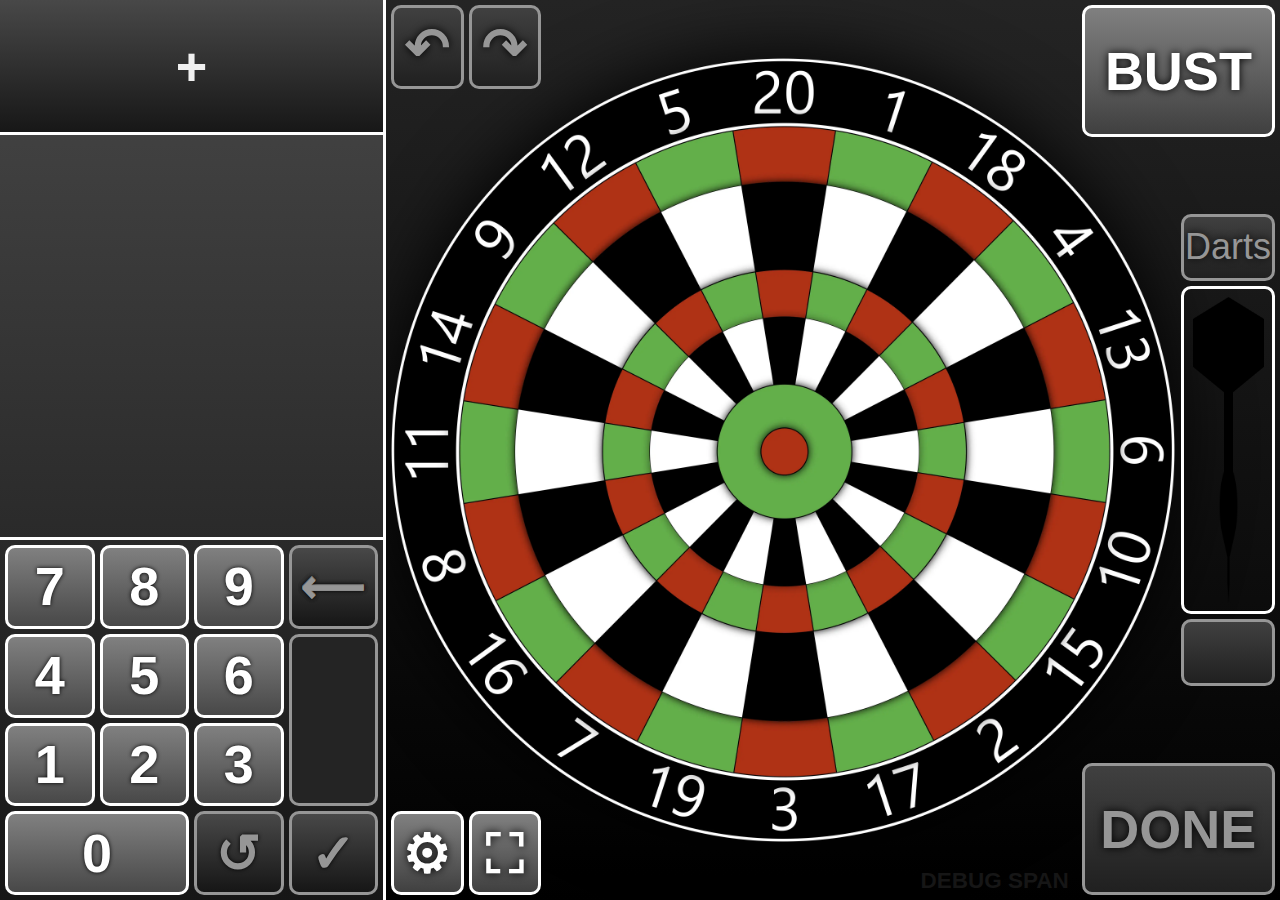
==== commit 61bc9e83: "Fullscreen implementation" ====
--- a/dartscore_new/index.html
+++ b/dartscore_new/index.html
@@ -141,6 +141,7 @@
 					<tr><td class="hidden"></td></tr>
 					<tr>
 						<td>&#9881;</td>
+						<td class="full-screen">&#9974;</td>
 					</tr>
 				</tbody>
 			</table>
--- a/dartscore_new/styles.css
+++ b/dartscore_new/styles.css
@@ -546,13 +546,13 @@
 .debug-span {
 	position: absolute;
 	bottom: 1.5vh;
-	left: 37.5vw;
+	right: 16.5vw;
 	color: #161616;
 	font-size: 2.5vh;
 	font-weight: bold;
 	text-underline-offset: 0.25vh;
 	line-height: 0.5;
-	text-align: center;
+	text-align: right;
 }
 
 .i1610 {
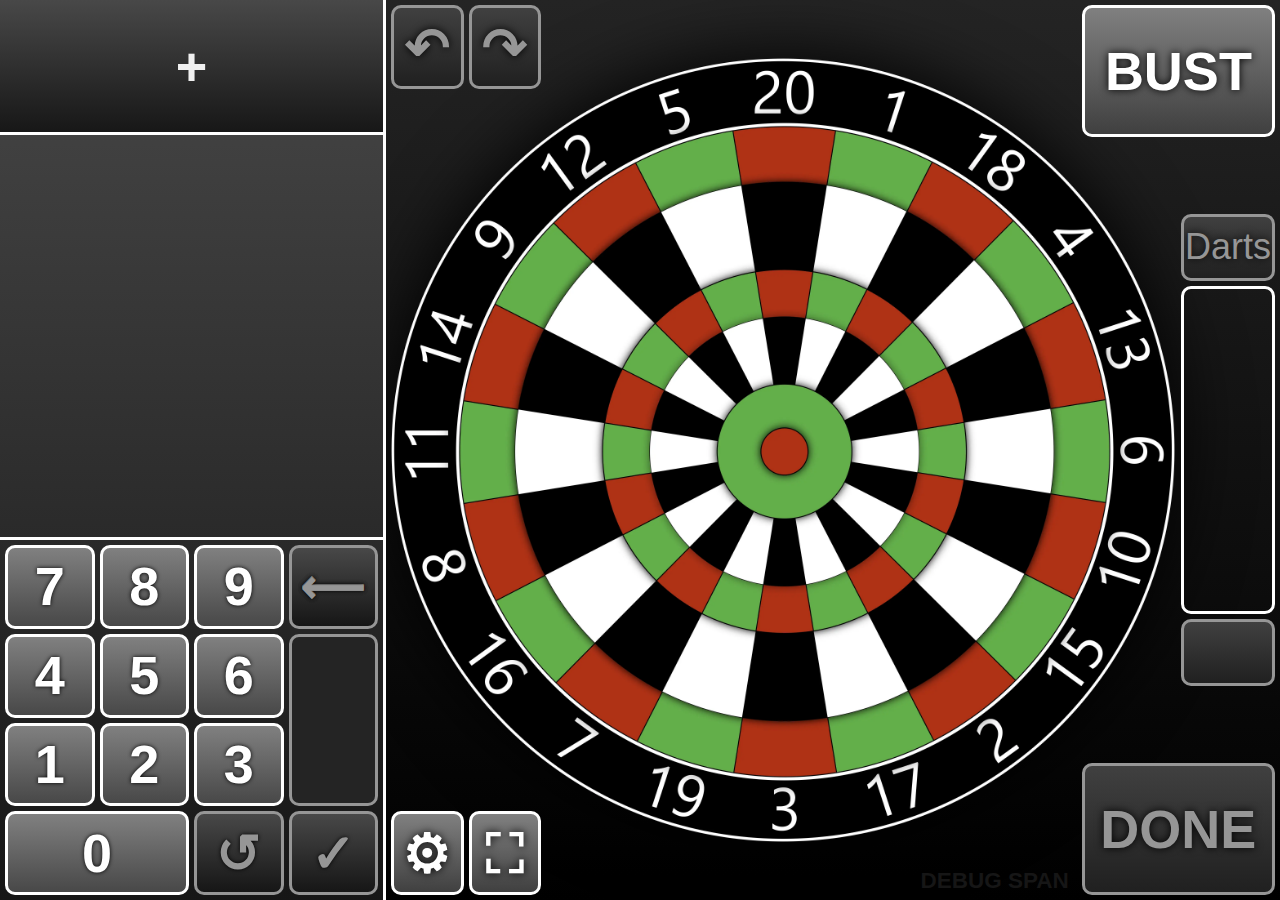
==== commit 6b974570: "Overhauled file structure, added manifest for mobile" ====
--- a/dartscore_new/index.html
+++ b/dartscore_new/index.html
@@ -5,12 +5,11 @@
 	<meta charset="utf-8">
 	<meta name="viewport" content="width=device-width, initial-scale=1.0">
 	<title>Darts Scoreboard</title>
-	<link rel="shortcut icon" href="icon.png">
-	<link rel="stylesheet" type="text/css" href="styles.css">
+	<link rel="shortcut icon" href="images/icons/icon-192.png">
+	<link rel="stylesheet" type="text/css" href="css/styles.css">
 
-	<script type="text/javascript" src="fastclick.min.js"></script>
-	<script type="text/javascript" src="calc.js"></script>
-
+	<script type="text/javascript" src="js/fastclick.min.js"></script>
+	<script type="text/javascript" src="js/calc.js"></script>
 </head>
 
 <body>
@@ -64,39 +63,7 @@
 			<section class="scores-section">
 				<table class="scores-tbl">
 					<tbody>
-						<!-- Player -->
-						<!-- <tr class="player-row active">
-							<td class="player-wins"><u>2</u><br>3</td>
-							<td colspan="5" class="player-name"><input type="text" value="Player 1"></td>
-							<td class="player-score">473</td>
-						</tr>
-						<tr class="history-row">
-							<td colspan="7" class="history scrollable">
-								<span>T20 D12 17 <b>101</b></span>
-								<span>T19 18 D20 <b>96</b></span>
-								<span>12 D8 OB <b>53</b></span>
-								<span>T20 D10 15 <b>45</b></span>
-								<span>20 D12 13 <b>57</b></span>
-							</td>
-							<td colspan="2" class="checkout hidden"></td>
-						</tr> -->
 						<tr class="add-player"><td colspan="7">+</td></tr>
-						<!-- <div>
-							<span class="legs"><u>3</u></span><br>
-							<span class="sets">2</span>
-						</div>
-						<span class="player-name">Christian</span>
-						<span class="player-score">140</span>
-						<tr class="score-details">
-							<td>
-								<div class="history scrollable">
-									<span class="history-item">T20 D12 17 <b>101</b></span>
-									<span class="history-item">T19 18 D20 <b>96</b></span>
-									<span class="history-item">12 D8 OB <b>53</b></span>
-								</div>
-								<span class="checkout">T20 D10 15</span>
-							</td>
-						</tr> -->
 					</tbody>
 				</table>
 			</section>
@@ -148,7 +115,7 @@
 		</section>
 
 		<section class="dartboard-section">
-			<img id="dartboard" class="dartboard-img" src="dartboard_dull.webp" alt="Dartboard">	
+			<img id="dartboard" class="dartboard-img" src="images/dartboards/dartboard_base.webp" alt="Dartboard">	
 		</section>
 
 		<section class="btn-section">
--- a/dartscore_new/css/styles.css
+++ b/dartscore_new/css/styles.css
@@ -0,0 +1,592 @@
+
+/* @media screen and (max-zoom: 3) { */
+
+/* GENERAL */
+
+html, body {
+	margin: 0;
+	padding: 0;
+	height: 100%;
+	overflow: hidden;
+	font-family: "Agency FB", sans-serif;
+}
+
+body {
+	zoom: reset;
+	transform: scale(1);
+	transform-origin: 0 0;
+}
+
+main {
+	display: flex;
+	height: 100%;
+	background: linear-gradient(#242424, #000000);
+}
+
+section {
+	position: relative;
+}
+
+aside {
+	width: 30%;
+	border-right: 3.7px solid white;
+	background: linear-gradient(#484848, #161616);
+	z-index: 1;
+}
+
+/* SETTINGS */
+
+.settings-background {
+	position: absolute;
+	width: 100%;
+	height: 100%;
+	background: rgba(0, 0, 0, 0.8);
+	display: flex;
+	justify-content: center;
+	align-items: center;
+	z-index: 100;
+}
+
+.settings-section {
+	background: linear-gradient(#484848, #161616);
+	border: 3.7px solid white;
+	border-radius: 10px;
+	padding: 2vh;
+	width: 50%;
+}
+
+.settings-tbl {
+	width: 100%;
+	border-spacing: 1vh;
+	color: white;
+	font-size: 3vh;
+}
+
+.settings-tbl td {
+	padding: 1vh;
+}
+
+.settings-tbl input {
+	width: 100%;
+	padding: 0.5vh;
+	font-size: 2.5vh;
+	background: #242424;
+	border: 1px solid #969696;
+	color: white;
+	border-radius: 10px;
+}
+
+/* SCORES */
+
+.scores-section {
+	height: 60%;
+	box-sizing: border-box;
+	/* border-collapse: collapse; */
+	border-bottom: 3.7px solid white;
+}
+
+.scores-tbl {
+	table-layout: fixed;
+    width: 100%;
+	height: 25%;
+    border-spacing: 0;
+    color: #f0f0f0;
+	font-weight: bold;
+	line-height: 1;
+}
+
+.scores-tbl .active {
+	color: white;
+	background: linear-gradient(#c8c8c8, #646464);
+}
+
+.player-row {
+	height: 10vh;
+	background: linear-gradient(#484848, #242424);
+}
+
+.player-wins {
+	width: 0.6vh;
+	font-size: 3.5vh;
+	font-weight: bold;
+	text-align: center;
+	text-shadow: 0 0 0.5vh black;
+	line-height: 1.1;
+	padding-left: 1vw;
+	text-underline-offset: 0.4vh;
+}
+
+.player-wins u {
+	text-decoration-color: #c8c8c8;
+}
+
+.active .player-wins {
+	color: white;
+}
+
+.active .player-wins u {
+	text-decoration-color: #e1e1e1;
+}
+
+.target-wins {
+	color: #c8c8c8;
+	padding-top: 0.15vh;
+	width: 4vh;
+	font-size: 2.5vh;
+	font-weight: bold;
+	text-align: center;
+	text-shadow: 0 0 0.5vh black;
+	line-height: 1.25;
+}
+
+.active .target-wins {
+	color: #e1e1e1;
+}
+
+.player-name input {
+	width: 100%;
+	border: none;
+	background: transparent;
+	color: inherit;
+	font-size: inherit;
+	font-family: inherit;
+	font-weight: inherit;
+	font-size: 6.5vh;
+	text-align: left;
+	text-shadow: 0 0 1vh black;
+	white-space: nowrap;
+	overflow: hidden;
+	text-overflow: ellipsis;
+	text-indent: 0.5vh;
+}
+
+.player-score {
+	width: 12vh;
+	padding-right: 1vw;
+	font-size: 7.5vh;
+	font-weight: bold;
+	text-align: right;
+	text-shadow: 0 0 1vh black;
+	/* background: aqua; */
+}
+
+.history-row {
+	height: 5vh;
+	background: #161616;
+}
+
+.scores-tbl .hidden {
+	display: none;
+}
+
+.history {
+	overflow-x: auto;
+	white-space: nowrap;
+	padding-left: 1vw;
+	border-bottom: 3.7px solid white;
+	border-top: 3.7px solid #969696;
+}
+
+/* .fade {
+	margin-left: auto;
+	width: 8vw;
+	height: 100%;
+	background: linear-gradient(to right, transparent, red);
+	pointer-events: none;
+} */
+
+.history span {
+	color: #c8c8c8;
+	font-size: 2.25vh;
+	font-weight: normal;
+	padding-right: 0.5vw;
+	line-height: 1.35;
+	vertical-align: center;
+}
+
+.history span b {
+	color: white;
+}
+
+.checkout {
+	width: 40%;
+	font-size: 3vh;
+	font-weight: bold;
+	text-align: right;
+	padding-right: 1vw;
+	color: #00c800;
+	border-bottom: 3.7px solid white;
+	border-top: 3.7px solid #969696;
+}
+
+.add-player {
+	text-align: center;
+	width: 100%;
+	/* height: 99%; */
+	background: linear-gradient(#484848, #161616);
+}
+
+.add-player td {
+	font-size: 6vh;
+	border-bottom: 3.7px solid white;
+	box-sizing: border-box;
+	height: 15vh;
+	cursor: pointer;
+}
+
+.scrollable {
+    overflow-x: auto;
+    white-space: nowrap;
+    -webkit-overflow-scrolling: touch; /* Smooth scrolling on touch devices */
+    scrollbar-width: none; /* Firefox */
+    -ms-overflow-style: none; /* IE and Edge */
+}
+
+.scrollable::-webkit-scrollbar {
+    display: none; /* WebKit Browsers */
+}
+
+/* CALCULATOR */
+
+.calc-section {
+	height: 40%;
+}
+
+.calc-tbl {
+	table-layout: fixed;
+	border-spacing: 5px;
+	width: 100%;
+	height: 100%;
+	text-align: center;
+	font-size: 6vh;
+	font-weight: bold;
+	text-shadow: 0 0 0.5vh black;
+	line-height: 1vh;
+	color: white;
+}
+
+.calc-tbl td {
+	border: 3.7px solid white;
+	border-radius: 10px;
+	height: 7.5vh;
+	background: linear-gradient(#808080, #484848);
+	cursor: pointer;
+}
+
+.calc-tbl td:not(.calc-score):active {
+	background: linear-gradient(#484848, #202020);
+	font-size: 5.5vh;
+}
+
+.calc-tbl td.back-score:active {
+	background: linear-gradient(#484848, #202020);
+	font-size: 4.75vh;
+}
+
+.calc-tbl td.disabled {
+	color: #969696;
+	background: linear-gradient(#484848, #161616);
+	border: 3.7px solid #969696;
+	pointer-events: none;
+}
+
+td.calc-score {
+	line-height: 5.25vh;
+	background: #323232;
+	text-shadow: 0 0 1vh black;
+}
+
+td.calc-score.disabled {
+	background: #242424;
+	pointer-events: none;
+}
+
+td.calc-score b {
+	font-weight: normal;
+	color: #969696;
+}
+
+td.calc-score i {
+	font-style: normal;
+	font-weight: normal;
+	text-shadow: none;
+}
+
+td.back-score {
+	font-family: "Lucida Sans Unicode";
+	font-size: 5vh;
+	line-height: 1.25%;
+	text-shadow: 0 0 0.5vh #00000064;
+}
+
+/* BUTTONS */
+
+.ctrl-section {
+	position: relative;
+	display: flex;
+	flex-direction: column;
+	justify-content: center;
+	width: 0;
+	pointer-events: none;
+	z-index: 1;
+}
+
+.ctrl-tbl {
+	table-layout: fixed;
+	border-spacing: 5px;
+	width: 12.5vw;
+	height: 100%;
+	text-align: center;
+	font-weight: bold;
+	text-shadow: 0 0 1vh black;
+	color: white;
+}
+
+.ctrl-tbl td {
+	height: 7.5%;
+	font-size: 6vh;
+	line-height: 1;
+	overflow: hidden;
+	border: 3.7px solid white;
+	border-radius: 10px;
+	background: linear-gradient(#808080, #404040);
+	pointer-events: auto;
+	cursor: pointer;
+}
+
+.ctrl-tbl td.disabled {
+	color: #969696;
+	background: linear-gradient(#404040, #202020);
+	border: 3.7px solid #969696;
+	cursor: default;
+}
+
+.ctrl-tbl td.hidden {
+	height: 64%;
+	visibility: hidden;
+	pointer-events: none;
+}
+
+.ctrl-tbl b {
+	font-size: 2vh;
+	line-height: 1;
+}
+
+.btn-section {
+	position: relative;
+	right: 7.9vw;
+	display: flex;
+	flex-direction: column;
+	justify-content: center;
+	width: 8vw;
+	pointer-events: none;
+}
+
+.btn-tbl {
+	table-layout: fixed;
+	border-spacing: 5px;
+	width: 296%;
+	height: 100%;
+	text-align: center;
+	font-weight: bold;
+	text-shadow: 0 0 1vh black;
+	color: white;
+}
+
+.btn-tbl td {
+	height: 7.5%;
+	overflow: hidden;
+	border: 3.7px solid white;
+	border-radius: 10px;
+	background: linear-gradient(#808080, #404040);
+	pointer-events: auto;
+}
+
+.btn-tbl td.disabled {
+	color: #969696;
+	background: linear-gradient(#404040, #202020);
+	border: 3.7px solid #969696;
+	cursor: default;
+}
+
+.btn-tbl td.hidden {
+	visibility: hidden;
+	pointer-events: none;
+}
+
+.btn-tbl td.darts-btn {
+	background-image: url('dart.webp');
+	background-size: 80% 95%;
+	background-position: center;
+	background-repeat: no-repeat;
+}
+
+.large-btn {
+	font-size: 6vh;
+	cursor: pointer;
+}
+
+.darts-clear {
+	font-size: 4vh;
+	font-weight: normal;
+	cursor: pointer;
+}
+
+.darts-total {
+	line-height: 1.5vh;
+	font-size: 6vh;
+	cursor: default;
+}
+
+.darts {
+	position: absolute;
+	display: flex;
+	flex-direction: column;
+	align-items: center;
+	width: 100%;
+	margin-left: -0.25vh;
+	font-size: 3vh;
+	text-align: center;
+	line-height: 1.05;
+	color: white;
+	top: 50%;
+	left: 150%;
+	transform: translate(-50%, -50%);
+}
+
+.darts span {
+	width: 70%;
+	height: 8.65vh;
+	margin: 1vh 0;
+	border: 3.7px solid transparent;
+	border-radius: 10px;
+	text-shadow: 0 0 0.5vh black;
+	pointer-events: auto;
+}
+
+.darts u {
+	font-size: 5vh;
+	font-weight: bold;
+	text-decoration-thickness: 0.25vh;
+	text-underline-offset: 0.5vh;
+}
+
+.darts .black {
+	border-color: white;
+	line-height: 8vh;
+	background: linear-gradient(#646464, #161616);
+	cursor: pointer;
+}
+
+.darts .white {
+	border-color: white;
+	line-height: 8vh;
+	background: linear-gradient(#c8c8c8, #808080);
+	cursor: pointer;
+}
+
+.darts .red {
+	border-color: white;
+	background: linear-gradient(#ff3216, #962412);
+	cursor: pointer;
+}
+
+.darts .green {
+	border-color: white;
+	background: linear-gradient(#48c832, #368024);
+	cursor: pointer;
+}
+
+.darts .zero {
+	border-color: white;
+	line-height: 8vh;
+	background: black;
+	cursor: pointer;
+}
+
+.darts-img {
+	width: 70%;
+	padding: 10%;
+}
+
+.darts-bg {
+	position: absolute;
+	width: 87.5%;
+	height: 34vh;
+	margin-left: -0.25vh;
+	top: 50%;
+	left: 150%;
+	transform: translate(-50%, -50%);
+	background: linear-gradient(#565656, #404040);
+	border-radius: 10px;
+}
+
+/* DARTBOARD */
+  
+.dartboard-section {
+	display: flex;
+	align-items: center;
+	justify-content: center;
+	width: 62%;
+	max-width: 62%;
+	cursor: crosshair;
+}
+  
+#dartboard {
+	width: auto;
+	height: auto;
+	margin-right: -0.25vh;
+	max-width: 99%;
+	max-height: 99vh;
+	filter: drop-shadow(0 0 4vh black);
+	cursor: crosshair;
+	pointer-events: auto;
+}
+
+.debug-span {
+	position: absolute;
+	bottom: 1.5vh;
+	right: 16.5vw;
+	color: #161616;
+	font-size: 2.5vh;
+	font-weight: bold;
+	text-underline-offset: 0.25vh;
+	line-height: 0.5;
+	text-align: right;
+}
+
+.i1610 {
+	position: absolute;
+	left: 0;
+	top: 0;
+	width: 100%;
+	height: 62.5vw;
+	background-color: red;
+	border: 3.7px solid white;
+	box-sizing: border-box;
+	z-index: 2;
+}
+
+.i169 {
+	position: absolute;
+	left: 0;
+	top: 0;
+	width: 100%;
+	height: 56.25vw;
+	background-color: red;
+	border: 3.7px solid white;
+	box-sizing: border-box;
+	z-index: 2;
+}
+
+.i43 {
+	position: absolute;
+	left: 0;
+	top: 0;
+	width: 100%;
+	height: 75vw;
+	background-color: red;
+	border: 3.7px solid white;
+	box-sizing: border-box;
+	z-index: 2;
+}